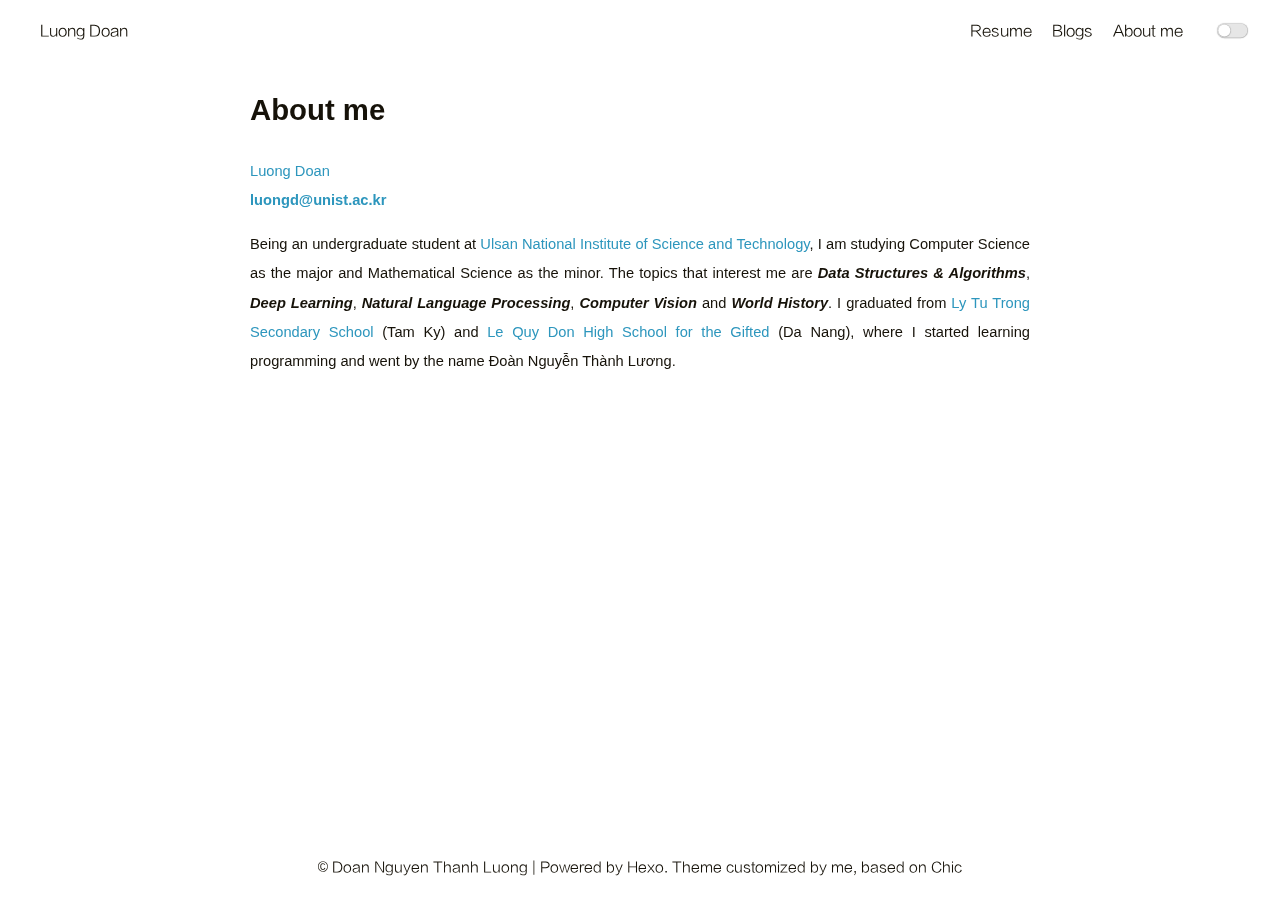
==== about/index.html @ 127fe07e "Site updated: 2020-02-24 00:01:13" ====
<!DOCTYPE html>
<html lang="en">
<head><meta name="generator" content="Hexo 3.9.0">
    <meta charset="UTF-8">
<meta name="viewport" content="width=device-width, user-scalable=no, initial-scale=1.0, maximum-scale=1.0, minimum-scale=1.0">
<meta http-equiv="X-UA-Compatible" content="ie=edge">

    <meta name="description" content="Personal website of Luong Doan">


    <meta name="keywords" content="Luong Doan, Doan Nguyen Thanh Luong, Đoàn Nguyễn Thành Lương, Francis Doan">


<title>About me | Luong Doan</title>



    <link rel="icon" href="/image/favicon.png">




    <!-- stylesheets list from _config.yml -->
    
    <link rel="stylesheet" href="/css/style.css">
    



    <!-- scripts list from _config.yml -->
    
    <script src="/js/script.js"></script>
    
    <script src="/js/tocbot.min.js"></script>
    



    
    
        
    


</head>
<body>
    <div class="wrapper">
        <header>
    <nav class="navbar">
        <div class="container">
            <div class="navbar-header header-logo"><a href="/">Luong Doan</a></div>
            <div class="menu navbar-right">
                
                    <a class="menu-item" href="/luongd_resume.pdf">Resume</a>
                
                    <a class="menu-item" href="/archives">Blogs</a>
                
                    <a class="menu-item" href="/about">About me</a>
                
                <input id="switch_default" type="checkbox" class="switch_default">
                <label for="switch_default" class="toggleBtn"></label>
            </div>

        </div>
    </nav>

    
    <nav class="navbar-mobile" id="nav-mobile">
        <div class="container">
            <div class="navbar-header">
                <div>
                    <a href="/">Luong Doan</a><a id="mobile-toggle-theme">·&nbsp;Light</a>
                </div>
                <div class="menu-toggle" onclick="mobileBtn()">&#9776; Menu</div>
            </div>
            <div class="menu" id="mobile-menu">
                
                    <a class="menu-item" href="/luongd_resume.pdf">Resume</a>
                
                    <a class="menu-item" href="/archives">Blogs</a>
                
                    <a class="menu-item" href="/about">About me</a>
                
            </div>
        </div>
    </nav>

</header>
<script>
    var mobileBtn = function f() {
        var toggleMenu = document.getElementsByClassName("menu-toggle")[0];
        var mobileMenu = document.getElementById("mobile-menu");
        if(toggleMenu.classList.contains("active")){
           toggleMenu.classList.remove("active")
            mobileMenu.classList.remove("active")
        }else{
            toggleMenu.classList.add("active")
            mobileMenu.classList.add("active")
        }
    }
</script>
        <div class="main">
            <div class="container">
    <article class="post-wrap page">
        
        <h2 class="post-title">About me</h2>
        
        <section class="post-content">
            <p><a href="/luongd_resume.pdf">Luong Doan</a><br><a href="mailto:luongd@unist.ac.kr" target="_blank" rel="noopener"><strong>luongd@unist.ac.kr</strong></a></p>
<p>Being an undergraduate student at <a href="https://www.unist.ac.kr/" target="_blank" rel="noopener">Ulsan National Institute of Science and Technology</a>, I am studying Computer Science as the major and Mathematical Science as the minor. The topics that interest me are <strong><em>Data Structures &amp; Algorithms</em></strong>, <strong><em>Deep Learning</em></strong>, <strong><em>Natural Language Processing</em></strong>, <strong><em>Computer Vision</em></strong> and <strong><em>World History</em></strong>. I graduated from <a href="http://lytutrong.pgdtamky.edu.vn/" target="_blank" rel="noopener">Ly Tu Trong Secondary School</a> (Tam Ky) and <a href="http://thpt-lequydon-danang.edu.vn/" target="_blank" rel="noopener">Le Quy Don High School for the Gifted</a> (Da Nang), where I started learning programming and went by the name Đoàn Nguyễn Thành Lương.   </p>
<!-- ![profile picture](/image/profile.jpg) -->
<!-- <img src="/image/profile.jpg" width="240"> -->
        </section>
    </article>
</div>

        </div>
        <footer id="footer" class="footer">
    <div class="copyright">
        <span>© Doan Nguyen Thanh Luong | Powered by <a href="https://hexo.io" target="_blank">Hexo</a>. Theme customized by me, based on <a href="https://github.com/Siricee/hexo-theme-Chic" target="_blank">Chic</a></span>
    </div>
</footer>

    </div>
</body>
</html>
---- css/style.css ----
/* normalize.css v8.0.0 | MIT License | github.com/necolas/normalize.css */
html {
  line-height: 1.15 /* 1 */;
  -webkit-text-size-adjust: 100% /* 2 */;
}
body {
  margin: 0;
}
h1 {
  font-size: 2em;
  margin: 0.67em 0;
}
hr {
  box-sizing: content-box /* 1 */;
  height: 0 /* 1 */;
  overflow: visible /* 2 */;
}
pre {
  font-family: monospace, monospace /* 1 */;
  font-size: 1em /* 2 */;
}
a {
  background-color: transparent;
}
abbr[title] {
  border-bottom: none /* 1 */;
  text-decoration: underline /* 2 */;
  text-decoration: underline dotted /* 2 */;
}
b,
strong {
  font-weight: bolder;
}
code,
kbd,
samp {
  font-family: monospace, monospace /* 1 */;
  font-size: 1em /* 2 */;
}
small {
  font-size: 80%;
}
sub,
sup {
  font-size: 75%;
  line-height: 0;
  position: relative;
  vertical-align: baseline;
}
sub {
  bottom: -0.25em;
}
sup {
  top: -0.5em;
}
img {
  border-style: none;
}
button,
input,
optgroup,
select,
textarea {
  font-family: inherit /* 1 */;
  font-size: 100% /* 1 */;
  line-height: 1.15 /* 1 */;
  margin: 0 /* 2 */;
}
button,
input {
  overflow: visible;
}
button,
select {
  text-transform: none;
}
button,
[type="button"],
[type="reset"],
[type="submit"] {
  -webkit-appearance: button;
}
button::-moz-focus-inner,
[type="button"]::-moz-focus-inner,
[type="reset"]::-moz-focus-inner,
[type="submit"]::-moz-focus-inner {
  border-style: none;
  padding: 0;
}
button:-moz-focusring,
[type="button"]-moz-focusring,
[type="reset"]-moz-focusring,
[type="submit"]-moz-focusring {
  outline: 1px dotted ButtonText;
}
fieldset {
  padding: 0.35em 0.75em 0.625em;
}
legend {
  box-sizing: border-box /* 1 */;
  color: inherit /* 2 */;
  display: table /* 1 */;
  max-width: 100% /* 1 */;
  padding: 0 /* 3 */;
  white-space: normal /* 1 */;
}
progress {
  vertical-align: baseline;
}
textarea {
  overflow: auto;
}
[type="checkbox"],
[type="radio"] {
  box-sizing: border-box /* 1 */;
  padding: 0 /* 2 */;
}
[type="number"]::-webkit-inner-spin-button,
[type="number"]::-webkit-outer-spin-button {
  height: auto;
}
[type="search"] {
  -webkit-appearance: textfield /* 1 */;
  outline-offset: -2px /* 2 */;
}
[type="search"]::-webkit-search-decoration {
  -webkit-appearance: none;
}
::-webkit-file-upload-button {
  -webkit-appearance: button /* 1 */;
  font: inherit /* 2 */;
}
details {
  display: block;
}
summary {
  display: list-item;
}
template {
  display: none;
}
[hidden] {
  display: none;
}
@font-face {
  font-family: 'lanting';
  src: url("../fonts/lanting/lanting.eot"); /* IE9 */
  src: url("../fonts/lanting/lanting.eot?#iefix") format('embedded-opentype'), /* IE6-IE8 */ url("../fonts/lanting/lanting.woff2") format('woff2'), url("../fonts/lanting/lanting.woff") format('woff'), url("../fonts/lanting/lanting.ttf") format('truetype'); /* chrome, firefox, opera, Safari, Android, iOS 4.2+ */
  font-weight: 300;
}
html {
  font-family: 'Microsoft Jhenghei', Lantinghei SC, 'lanting', PingFang SC, Seguo UI, Microsoft Yahei, Arial;
}
html::-webkit-scrollbar {
  width: 8px;
  height: 8px;
}
html::-webkit-scrollbar-thumb {
  height: 40px;
  background-color: #eee;
  border-radius: 16px;
}
html::-webkit-scrollbar-thumb:hover {
  background-color: #ddd;
}
body {
  font-size: 11pt;
  font-weight: normal;
  line-height: 2em;
  background-color: #fff;
  color: #161209;
  transition: color 0.2s ease, border-color 0.2s ease, background 0.2s ease, opacity 0.2s ease;
}
body:before {
  content: "";
  background-repeat: no-repeat;
  background-position: center;
  opacity: 0.05;
  position: fixed;
  top: 0;
  left: 0;
  width: 100%;
  height: 100%;
  z-index: -1;
}
body.dark-theme {
  background-color: #292a2d;
  color: #a9a9b3;
  transition: color 0.2s ease, border-color 0.2s ease, background 0.2s ease, opacity 0.2s ease;
}
a {
  color: #161209;
  text-decoration: none;
  transition: color 0.2s ease, border-color 0.2s ease, background 0.2s ease, opacity 0.2s ease;
  cursor: pointer;
}
a:hover {
  color: #2d96bd;
  text-decoration: none;
  transition: color 0.2s ease, border-color 0.2s ease, background 0.2s ease, opacity 0.2s ease;
}
.dark-theme a {
  color: #a9a9b3;
  text-decoration: none;
  transition: color 0.2s ease, border-color 0.2s ease, background 0.2s ease, opacity 0.2s ease;
}
.dark-theme a:hover {
  color: #fff;
  text-decoration: none;
  transition: color 0.2s ease, border-color 0.2s ease, background 0.2s ease, opacity 0.2s ease;
}
.wrapper {
  display: flex;
  flex-direction: column;
  min-height: 100vh;
  width: 100%;
}
.navbar {
  height: 4rem;
  line-height: 4rem;
  width: 100%;
}
.navbar .container {
  width: auto;
  max-width: 1200px;
  text-align: center;
  margin: 0 auto;
  display: flex;
  justify-content: space-between;
}
.main {
  flex-grow: 1;
  flex-shrink: 0;
  flex-basis: auto;
}
.container {
  padding-left: 1em;
  padding-right: 1em;
}
.footer {
  height: 4rem;
  width: 100%;
  text-align: center;
  line-height: 4rem;
  padding-top: 2em;
}
@charset "utf-8";

/*input css begin*/
*{
    -webkit-tap-highlight-color: rgba(0,0,0,0);
}
/* input[type="checkbox"],input[type="radio"]{
    display: none;
    width: 0;
    height: 0;
    visibility: hidden;
} */
input[type="checkbox"]:checked + label:after{
    transition: all 0.3s ease-in;
}
input[type="checkbox"]:not(:checked) + label:after {
    transition: all 0.3s ease-out;
}
input[type="checkbox"]:checked + label,
input[type="checkbox"]:not(:checked) + label{
    transition: all 0.3s ease-in-out;
}
input[type="checkbox"]:checked + label:before,input[type="checkbox"]:checked + label i:before,input[type="checkbox"]:not(:checked) + label i:before,
input[type="checkbox"]:checked + label i:after,input[type="checkbox"]:not(:checked) + label i:after,input[type="checkbox"]:not(:checked) + label:before{
    transition: all 0.3s ease-in-out;
}
input[type="radio"]:checked + label:after,
input[type="radio"]:not(:checked) + label:after {
    transition: all 0.3s ease-in-out;
}
.switch_default[type="checkbox"]{
    display: none;
}
.switch_default + label{
     background-color: #e6e6e6;
     border-radius:7px;
     cursor: pointer;
     display: inline-block;
     height: 14px;
     position: relative;
     box-shadow: 0.2px 0.2px 1px 0.5px rgb(180,180,180);
     width: 30px;
 }
.switch_default + label:after{
    background-color: #fff;
    border-radius: 50%;
    content: "";
    height: 12px;
    left: 1px;
    position: absolute;
    top: .5px;
    width: 12px;
    box-shadow: 0.2px 0.2px 1px 0.5px rgb(180,180,180);
}
.switch_default:checked + label{
    background-color: #1ABC9C;
    box-shadow:none;
}
.switch_default:checked + label:after{
    left: 17px;
}

/*.switch_default + label{*/
/*    background-color: #e6e6e6;*/
/*    border-radius:12px;*/
/*    cursor: pointer;*/
/*    display: inline-block;*/
/*    height: 24px;*/
/*    position: relative;*/
/*    box-shadow: 0.2px 0.2px 1px 0.5px rgb(180,180,180);*/
/*    width: 52px;*/
/*}*/
/*.switch_default + label:after{*/
/*    background-color: #fff;*/
/*    border-radius: 50%;*/
/*    content: "";*/
/*    height: 22px;*/
/*    left: 1px;*/
/*    position: absolute;*/
/*    top: 1px;*/
/*    width: 22px;*/
/*    box-shadow: 0.2px 0.2px 1px 0.5px rgb(180,180,180);*/
/*}*/
/*.switch_default:checked + label{*/
/*    background-color: #1ABC9C;*/
/*    box-shadow:none;*/
/*}*/
/*.switch_default:checked + label:after{*/
/*    left: 29px;*/
/*}*/
@font-face {font-family: "iconfont";
  src: url('iconfont/iconfont.eot?t=1559842184425'); /* IE9 */
  src: url('iconfont/iconfont.eot?t=1559842184425#iefix') format('embedded-opentype'), /* IE6-IE8 */
  url('[data-uri]') format('woff2'),
  url('iconfont/iconfont.woff?t=1559842184425') format('woff'),
  url('iconfont/iconfont.ttf?t=1559842184425') format('truetype'), /* chrome, firefox, opera, Safari, Android, iOS 4.2+ */
  url('iconfont/iconfont.svg?t=1559842184425#iconfont') format('svg'); /* iOS 4.1- */
}

.iconfont {
  font-family: "iconfont" !important;
  font-size: 16px;
  font-style: normal;
  -webkit-font-smoothing: antialiased;
  -moz-osx-font-smoothing: grayscale;
}

.icon-publish:before {
  content: "\e7b3";
}

.icon-resume:before {
  content: "\e7b5";
}

.icon-trophy:before {
  content: "\e7c4";
}

.icon-category:before {
  content: "\e7d1";
}

.icon-gallary:before {
  content: "\e7d7";
}

.icon-blog:before {
  content: "\e7d8";
}

.icon-rss:before {
  content: "\e7e0";
}

.icon-link:before {
  content: "\e7e2";
}

.icon-tags:before {
  content: "\e7e5";
}

.icon-alipay:before {
  content: "\e87c";
}

.icon-zhihu:before {
  content: "\e87d";
}

.icon-linkedin:before {
  content: "\e87e";
}

.icon-facebook:before {
  content: "\e87f";
}

.icon-skype:before {
  content: "\e880";
}

.icon-codesandbox:before {
  content: "\e881";
}

.icon-codepen:before {
  content: "\e882";
}

.icon-sketch:before {
  content: "\e883";
}

.icon-gitlab:before {
  content: "\e884";
}

.icon-dribbble:before {
  content: "\e885";
}

.icon-instagram:before {
  content: "\e886";
}

.icon-reddit:before {
  content: "\e887";
}

.icon-youtube:before {
  content: "\e888";
}

.icon-qq:before {
  content: "\e889";
}

.icon-twitter:before {
  content: "\e88a";
}

.icon-weibo:before {
  content: "\e88b";
}

.icon-wechat:before {
  content: "\e88c";
}

.icon-github:before {
  content: "\e88d";
}


.header-logo a {
  padding: 0;
}
.navbar .menu a {
  padding: 0 8px;
}
.navbar .menu .active {
  font-weight: 900;
  color: #161209;
}
.dark-theme .navbar .menu .active {
  color: #fff;
}
.navbar-header a:hover,
.navbar .menu a:hover {
  background-color: transparent;
}
header label {
  margin-left: 15px;
  position: relative;
  -webkit-transform: translateY(0.1em) translateX(0.5em);
}
.copyright {
  font-size: 14px;
}
.pagination {
  display: flex;
  flex-direction: row;
  justify-content: center;
  list-style: none;
  white-space: nowrap;
  width: 100%;
  padding-top: 2em;
}
.pagination a,
.pagination span {
  -webkit-font-smoothing: antialiased;
  font-size: 12px;
  color: #bfbfbf;
  letter-spacing: 0.1em;
  font-weight: 700;
  padding: 5px 5px;
  text-decoration: none;
  transition: 0.3s;
}
.pagination .page-number {
  padding-bottom: 3px;
  margin: 0 20px;
  box-sizing: border-box;
  position: relative;
  display: inline;
}
.pagination .page-number.disabled {
  display: none;
}
.pagination .page-number:hover a {
  color: #000;
}
.dark-theme .pagination .page-number:hover a {
  color: #fff;
}
.pagination .page-number:before,
.pagination .page-number:after {
  position: absolute;
  content: "";
  width: 0;
  height: 1px;
  background: #000;
  transition: 0.3s;
  bottom: 0px;
}
.dark-theme .pagination .page-number:before,
.dark-theme .pagination .page-number:after {
  background: #fff;
}
.pagination .page-number:before .current,
.pagination .page-number:after .current {
  width: 100%;
}
.pagination .page-number:before {
  left: 50%;
}
.pagination .page-number:after {
  right: 50%;
}
.pagination .page-number:hover:before,
.pagination .page-number:hover:after {
  width: 50%;
}
.pagination .page-number.current {
  color: #000;
}
.dark-theme .pagination .page-number.current {
  color: #fff;
}
.pagination .page-number.current:before,
.pagination .page-number.current:after {
  width: 60%;
}
.intro {
  transform: translateY(20vh);
  text-align: center;
}
.intro .avatar {
  padding: 10px;
}
.intro .avatar img {
  width: 128px;
  height: auto;
  display: inline-block;
  -webkit-border-radius: 100%;
  border-radius: 100%;
  -webkit-box-shadow: 0 0 0 0.3618em rgba(0,0,0,0.05);
  box-shadow: 0 0 0 0.3618em rgba(0,0,0,0.05);
  margin: 0 auto;
  -webkit-transition: all ease 0.4s;
  -moz-transition: all ease 0.4s;
  -o-transition: all ease 0.4s;
  transition: all ease 0.4s;
  cursor: pointer;
}
.intro .avatar img:hover {
  position: relative;
  -webkit-transform: translateY(-0.75em);
  -moz-transform: translateY(-0.75em);
  -ms-transform: translateY(-0.75em);
  -o-transform: translateY(-0.75em);
  transform: translateY(-0.75em);
  cursor: pointer;
}
.nickname {
  font-size: 2em;
  font-weight: normal;
}
.links a {
  padding: 0 5px;
}
.links a:hover {
  background-color: transparent;
}
.links .iconfont {
  font-size: 2em;
}
.post-wrap {
  position: relative;
  width: 100%;
  max-width: 780px;
  margin: 0 auto;
  padding-top: 2rem;
}
.post-wrap .archive-item {
  margin-left: 2rem;
}
.archive-item-link {
  font-family: Arial;
  display: inline-block;
  text-decoration: none;
  overflow: hidden;
  white-space: nowrap;
}
.archive-item-link:hover {
  color: #2d96bd;
  background-color: transparent;
}
.dark-theme .archive-item-link {
  color: #a9a9b3;
  text-decoration: none;
  transition: color 0.2s ease, border-color 0.2s ease, background 0.2s ease, opacity 0.2s ease;
}
.dark-theme .archive-item-link:hover {
  color: #fff;
  text-decoration: none;
  transition: color 0.2s ease, border-color 0.2s ease, background 0.2s ease, opacity 0.2s ease;
}
.archive-item-date {
  float: right;
  text-align: right;
  color: #a9a9b3;
}
.dark-theme .archive-item-date {
  color: #87878d;
}
.post-wrap .categories-card {
  margin: 0 auto;
  margin-top: 1em;
  display: flex;
  align-items: center;
  justify-content: space-between;
  flex-direction: row;
  flex-wrap: wrap;
  padding: 0 2.5em;
  line-height: 1.6em;
}
.post-wrap .categories-card .card-item {
  font-size: 14px;
  text-align: left;
  width: 45%;
  display: flex;
  align-items: flex-start;
  margin-top: 2em;
  min-height: 16em;
  padding: 0 2%;
  position: relative;
}
.post-wrap .categories-card .card-item .categories {
  overflow: hidden;
}
.categories h3 {
  display: inline-block;
}
.categories span {
  float: right;
  padding-right: 1em;
}
.categories .more-post-link {
  float: right;
}
.tag-cloud-tags {
  margin: 10px 0;
  padding-top: 2em;
}
.tag-cloud-tags a {
  display: inline-block;
  position: relative;
  margin: 5px 10px;
  word-wrap: break-word;
  transition-duration: 0.3s;
  transition-property: transform;
  transition-timing-function: ease-out;
}
.tag-cloud-tags a:active,
.tag-cloud-tags a:focus,
.tag-cloud-tags a:hover {
  color: #2d96bd;
  transform: scale(1.1);
}
.dark-theme .tag-cloud-tags a:active,
.dark-theme .tag-cloud-tags a:focus,
.dark-theme .tag-cloud-tags a:hover {
  color: #fff;
}
.tag-cloud-tags a small {
  margin: 0 0.3em;
  color: #a9a9b3;
}
.dark-theme .tag-cloud-tags a small {
  color: #fff;
}
.page {
  padding-top: 0;
}
.page .post-content {
  margin: 0;
  padding-top: 0;
}
.post-wrap p {
  font-size: 1em;
  margin: 1em 0 1em 0;
}
.post-wrap .post-header h1 {
  margin: 0 !important;
}
.post-wrap .post-title {
  font-size: 2em;
  line-height: 1.5em;
  font-family: Arial;
}
.post-wrap .post-meta {
  color: rgba(85,85,85,0.529) !important;
}
.dark-theme .post-wrap .post-meta {
  color: #87878d !important;
}
.post-wrap .post-meta a {
  color: #2d96bd;
}
.dark-theme .post-wrap .post-meta a {
  color: #eee;
}
.post-wrap .post-meta a:hover {
  color: #ef3982;
}
.dark-theme .post-wrap .post-meta a:hover {
  color: #fff;
}
.post-content {
  padding-top: 2rem;
  text-align: justify;
  font-family: Arial;
}
.post-content h2,
.post-content h3,
.post-content h4,
.post-content h5,
.post-content h6 {
  padding-top: 0.8em;
  padding-bottom: 0.3em;
}
.post-content h1::before {
  content: "#";
  margin-right: 5px;
  color: #2d96bd;
}
.dark-theme .post-content h1::before {
  color: #eee;
}
.post-content h2::before {
  content: "#";
  margin-right: 5px;
  color: #2d96bd;
}
.dark-theme .post-content h2::before {
  color: #eee;
}
.post-content h3::before {
  content: "|";
  margin-right: 5px;
  color: #2d96bd;
}
.dark-theme .post-content h3::before {
  color: #eee;
}
.post-content h4::before {
  content: "*";
  margin-right: 5px;
  color: #2d96bd;
}
.dark-theme .post-content h4::before {
  color: #eee;
}
.post-content a {
  color: #2d96bd;
}
.dark-theme .post-content a {
  color: #eee;
}
.post-content a:hover {
  color: #ef3982;
}
.dark-theme .post-content a:hover:hover {
  color: #fff;
  text-decoration: underline;
}
.post-content code,
.post-content pre {
  padding: 7px;
  font-size: 13px;
  font-family: Consolas, Monaco, Menlo, Consolas, monospace;
}
.post-content code {
  padding: 3px 5px;
  border-radius: 4px;
}
.post-content figure.highlight {
  margin: 1em 0;
  overflow-x: auto;
  position: relative;
}
.post-content figure.highlight::-webkit-scrollbar {
  width: 6px;
  height: 6px;
}
.post-content figure.highlight::-webkit-scrollbar-thumb {
  width: 6px;
  background-color: #eee;
  border-radius: 2px;
}
.post-content figure.highlight table {
  position: relative;
}
.post-content figure.highlight table,
.post-content figure.highlight tr,
.post-content figure.highlight td {
  margin: 0;
  padding: 0;
  border: 0;
  width: 100%;
  border-collapse: collapse;
}
.post-content figure.highlight .code pre {
  margin: 0 10px;
}
.post-content figure.highlight .gutter {
  width: 10px;
  color: #d0d0d0;
}
.post-content figure.highlight .gutter pre {
  margin: 0;
}
.post-content ul {
  padding-left: 2em;
}
.post-content table {
  max-width: 100%;
  margin: 10px 0;
  border-spacing: 0;
}
.post-content table thead {
  background: #bce1ef;
}
.dark-theme .post-content table thead {
  background: #626262;
}
.post-content table th,
.post-content table td {
  padding: 5px 15px;
  border: 0.5px solid #e8e8e8;
}
.post-content .image-caption:not(:empty) {
  min-width: 20%;
  max-width: 80%;
  display: inline-block;
  padding: 10px;
  margin: 0 auto;
  border-bottom: 1px solid #d9d9d9;
  font-size: 14px;
  color: #969696;
  line-height: 1.7;
}
.post-content img {
  display: block;
  max-width: 100%;
  height: auto;
  margin: 0 auto;
  overflow: hidden;
}
.post-content img[data-action="zoom"] {
  cursor: zoom-in;
}
.post-content blockquote {
  font-size: 1rem;
  display: block;
  margin: 1em 0;
  padding: 1em 1.2em 1em 1.2em;
  position: relative;
  color: rgba(52,73,94,0.8);
  background-color: #e9f5fa;
  border-left: 2px solid #2d96bd;
}
.post-content blockquote p {
  margin: 0;
}
.post-content blockquote footer strong {
  margin-right: 0.5em;
}
.dark-theme .post-content blockquote {
  color: #a9a9b3;
  background-color: #3e3e3e;
  border-left: 2px solid #dcdcdc;
}
.post-content blockquote.pullquote {
  background-color: transparent;
  max-width: 45%;
  border: 0;
}
.post-content blockquote.pullquote.left {
  float: left;
  text-align: left;
}
.post-content blockquote.pullquote.right {
  float: right;
  text-align: right;
}
.post-copyright {
  margin-top: 5rem;
  border-top: 1px solid #e8e8e8;
  border-bottom: 1px solid #e8e8e8;
}
.post-copyright a {
  color: #2d96bd;
}
.dark-theme .post-copyright a {
  color: #eee;
}
.post-copyright a:hover {
  color: #ef3982;
}
.dark-theme .post-copyright a:hover {
  color: #fff;
}
.post-copyright .copyright-item {
  margin: 5px 0;
}
.post-copyright .lincese {
  font-weight: bold;
}
.dark-theme .post-copyright {
  border-top: 1px solid #909196;
  border-bottom: 1px solid #909196;
}
.post-content code,
.post-content pre {
  padding: 7px;
  font-size: 13px;
  font-family: Consolas, Monaco, Menlo, Consolas, monospace;
}
.post-content code {
  padding: 3px 5px;
  border-radius: 4px;
  color: #c7254e;
  background: #f8f5ec;
}
.dark-theme .post-content code {
  color: #fffe28;
  background: #787575;
}
.post-content figure.highlight {
  margin: 1em 0;
  overflow-x: auto;
  position: relative;
}
.post-content figure.highlight::-webkit-scrollbar {
  width: 6px;
  height: 6px;
}
.post-content figure.highlight::-webkit-scrollbar-thumb {
  width: 6px;
  background-color: #eee;
  border-radius: 2px;
}
.post-content figure.highlight figcaption {
  padding: 0 0.5em;
  text-align: right;
  font-size: 13px;
}
.post-content figure.highlight figcaption span {
  margin: 0 0.5em;
}
.post-content figure.highlight table {
  position: relative;
}
.post-content figure.highlight table,
.post-content figure.highlight tr,
.post-content figure.highlight td {
  margin: 0;
  padding: 0;
  border: 0;
  width: 100%;
  border-collapse: collapse;
}
.post-content figure.highlight .code pre {
  margin: 0 10px;
}
.post-content figure.highlight .gutter {
  width: 10px;
  color: #d0d0d0;
}
.post-content figure.highlight .gutter pre {
  margin: 0;
}
.post-tags {
  padding: 1rem 0 1rem;
  display: flex;
  justify-content: space-between;
}
.post-nav:before,
.post-nav:after {
  content: " ";
  display: table;
}
.post-nav a.prev,
.post-nav a.next {
  font-weight: 600;
  font-size: 16px;
  transition-property: transform;
  transition-timing-function: ease-out;
  transition-duration: 0.3s;
}
.post-nav a.prev {
  float: left;
}
.post-nav a.prev::before {
  content: "<";
  margin-right: 0.5em;
}
.post-nav a.prev:hover {
  transform: translateX(-4px);
}
.post-nav a.next {
  float: right;
}
.post-nav a.next::after {
  content: ">";
  margin-left: 0.5em;
}
.post-nav a.next:hover {
  transform: translateX(4px);
}
.post-nav a.prev::before,
.post-nav a.next::after {
  font-weight: bold;
}
.tag:not(:last-child) a::after {
  content: " / ";
}
.post-toc {
  position: fixed;
  top: 95px;
  right: 2em;
  width: 15rem;
  font-size: 0.75rem;
}
.post-toc .tocbot-list {
  max-height: 450px;
  max-width: 250px;
  overflow: auto;
  position: relative;
  padding-right: 0.875rem;
}
.post-toc .tocbot-list::-webkit-scrollbar {
  width: 6px;
  height: 6px;
}
.post-toc .tocbot-list::-webkit-scrollbar-thumb {
  width: 6px;
  background-color: #eee;
  border-radius: 2px;
}
.post-toc .tocbot-list ul {
  list-style: none;
  position: inherit;
  overflow: hidden;
}
.post-toc .tocbot-list ul li {
  margin-left: 0.25rem;
}
.post-toc .toc-link::before {
  background-color: #fff;
}
.post-toc .is-active-link::before {
  background-color: #2d96bd;
}
.post-toc .tocbot-list-menu {
  margin: 1rem 0.75rem;
  font-size: 0.75rem;
}
.post-toc .tocbot-list-menu a {
  display: block;
  margin: 0.375rem 0;
  color: #999;
  cursor: pointer;
}
.post-toc .tocbot-list-menu a:hover {
  color: #808080;
}
.toc{overflow-y:auto}.toc>.toc-list{overflow:hidden;position:relative}.toc>.toc-list li{list-style:none}.toc-list{margin:0;padding-left:10px}a.toc-link{color:currentColor;height:100%}.is-collapsible{max-height:1000px;overflow:hidden;transition:all 300ms ease-in-out}.is-collapsed{max-height:0}.is-position-fixed{position:fixed !important;top:0}.is-active-link{font-weight:700}.toc-link::before{background-color:#EEE;content:' ';display:inline-block;height:inherit;left:0;margin-top:-1px;position:absolute;width:2px}.is-active-link::before{background-color:#54BC4B}

@media screen and (max-width: 479px) {
  .main {
    padding-top: 40pt;
  }
  .navbar {
    display: none;
  }
  .navbar-mobile {
    display: block !important;
    position: fixed;
    width: 100%;
    z-index: 100;
    transition: all 0.6s ease 0s;
  }
  .navbar-mobile .container {
    padding: 0;
    margin: 0;
    line-height: 5.5em;
    background: #fff;
  }
  .navbar-mobile .container .navbar-header {
    display: flex;
    justify-content: space-between;
    align-items: center;
    width: 100%;
    padding-right: 1em;
    padding-left: 1em;
    box-sizing: border-box;
    position: relative;
  }
  .navbar-mobile .container .navbar-header .menu-toggle {
    cursor: pointer;
    line-height: 5.5em;
    padding: auto 2em;
  }
  .navbar-mobile .container .navbar-header .menu-toggle span {
    display: block;
    background: #000;
    width: 36px;
    height: 2px;
    -webkit-border-radius: 3px;
    -moz-border-radius: 3px;
    border-radius: 3px;
    -webkit-transition: 0.25s margin 0.25s, 0.25s transform;
    -moz-transition: 0.25s margin 0.25s, 0.25s transform;
    transition: 0.25s margin 0.25s, 0.25s transform;
  }
  .dark-theme .navbar-mobile .container .navbar-header .menu-toggle span {
    background: #a9a9b3;
  }
  .navbar-mobile .container .navbar-header .menu-toggle span:nth-child(1) {
    margin-bottom: 8px;
  }
  .navbar-mobile .container .navbar-header .menu-toggle span:nth-child(3) {
    margin-top: 8px;
  }
  .navbar-mobile .container .navbar-header .menu-toggle.active span {
    -webkit-transition: 0.25s margin, 0.25s transform 0.25s;
    -moz-transition: 0.25s margin, 0.25s transform 0.25s;
    transition: 0.25s margin, 0.25s transform 0.25s;
  }
  .navbar-mobile .container .navbar-header .menu-toggle.active span:nth-child(1) {
    -moz-transform: rotate(45deg) translate(4px, 6px);
    -ms-transform: rotate(45deg) translate(4px, 6px);
    -webkit-transform: rotate(45deg) translate(4px, 6px);
    transform: rotate(45deg) translate(4px, 6px);
  }
  .navbar-mobile .container .navbar-header .menu-toggle.active span:nth-child(2) {
    opacity: 0;
  }
  .navbar-mobile .container .navbar-header .menu-toggle.active span:nth-child(3) {
    -moz-transform: rotate(-45deg) translate(8px, -10px);
    -ms-transform: rotate(-45deg) translate(8px, -10px);
    -webkit-transform: rotate(-45deg) translate(8px, -10px);
    transform: rotate(-45deg) translate(8px, -10px);
  }
  .navbar-mobile .container .menu {
    text-align: center;
    background: #fff;
    border-top: 1px solid #000;
    padding-top: 1em;
    padding-bottom: 1em;
    display: none;
    box-shadow: 0px 2px 4px rgba(0,0,0,0.1), 0px 4px 8px rgba(0,0,0,0.1);
  }
  .navbar-mobile .container .menu a {
    display: inline-block;
    margin: 0 1em;
    line-height: 2.5em;
  }
  .navbar-mobile .container .menu.active {
    display: block;
    white-space: nowrap;
    box-sizing: border-box;
    overflow-x: auto;
  }
  .dark-theme .navbar-mobile .container .menu {
    background: #292a2d;
    border-top: 2px solid #87878d;
  }
  .dark-theme .navbar-mobile .container {
    background: #292a2d !important;
  }
  .archive {
    width: 90%;
  }
  .archive .archive-item .archive-item-date {
    display: none;
  }
  #dynamic-to-top {
    display: none !important;
  }
  .footer {
    height: 3rem;
    width: 100%;
    text-align: center;
    line-height: 1.5rem;
    padding-top: 2em;
  }
  .post-warp {
    padding-top: 6em;
  }
  .post-warp .archive-item-date {
    display: none;
  }
  .categories .categories-card .card-item {
    width: 100%;
    display: flex;
    min-height: 0;
  }
  .categories .categories-card .card-item .categories {
    overflow: hidden;
  }
}
@media screen and (max-width: 1023px) {
  .navbar-mobile {
    display: none;
  }
}
@media screen and (min-width: 1024px) {
  .navbar-mobile {
    display: none;
  }
}
@media screen and (max-width: 1279px) {
  .post-toc {
    display: none;
  }
}
.highlight {
  color: #00193a;
  background: #eaeef3;
}
.highlight .code .keyword,
.highlight .code .selector-tag,
.highlight .code .title,
.highlight .code .section,
.highlight .code .doctag,
.highlight .code .name,
.highlight .code .strong {
  font-weight: bold;
}
.highlight .code .comment {
  color: #738191;
}
.highlight .code .string,
.highlight .code .title,
.highlight .code .section,
.highlight .code .built_in,
.highlight .code .literal,
.highlight .code .type,
.highlight .code .addition,
.highlight .code .tag,
.highlight .code .quote,
.highlight .code .name,
.highlight .code .selector-id,
.highlight .code .selector-class {
  color: #0048ab;
}
.highlight .code .meta,
.highlight .code .subst,
.highlight .code .symbol,
.highlight .code .regexp,
.highlight .code .attribute,
.highlight .code .deletion,
.highlight .code .variable,
.highlight .code .template-variable,
.highlight .code .link,
.highlight .code .bullet {
  color: #4c81c9;
}
.highlight .code .emphasis {
  font-style: italic;
}
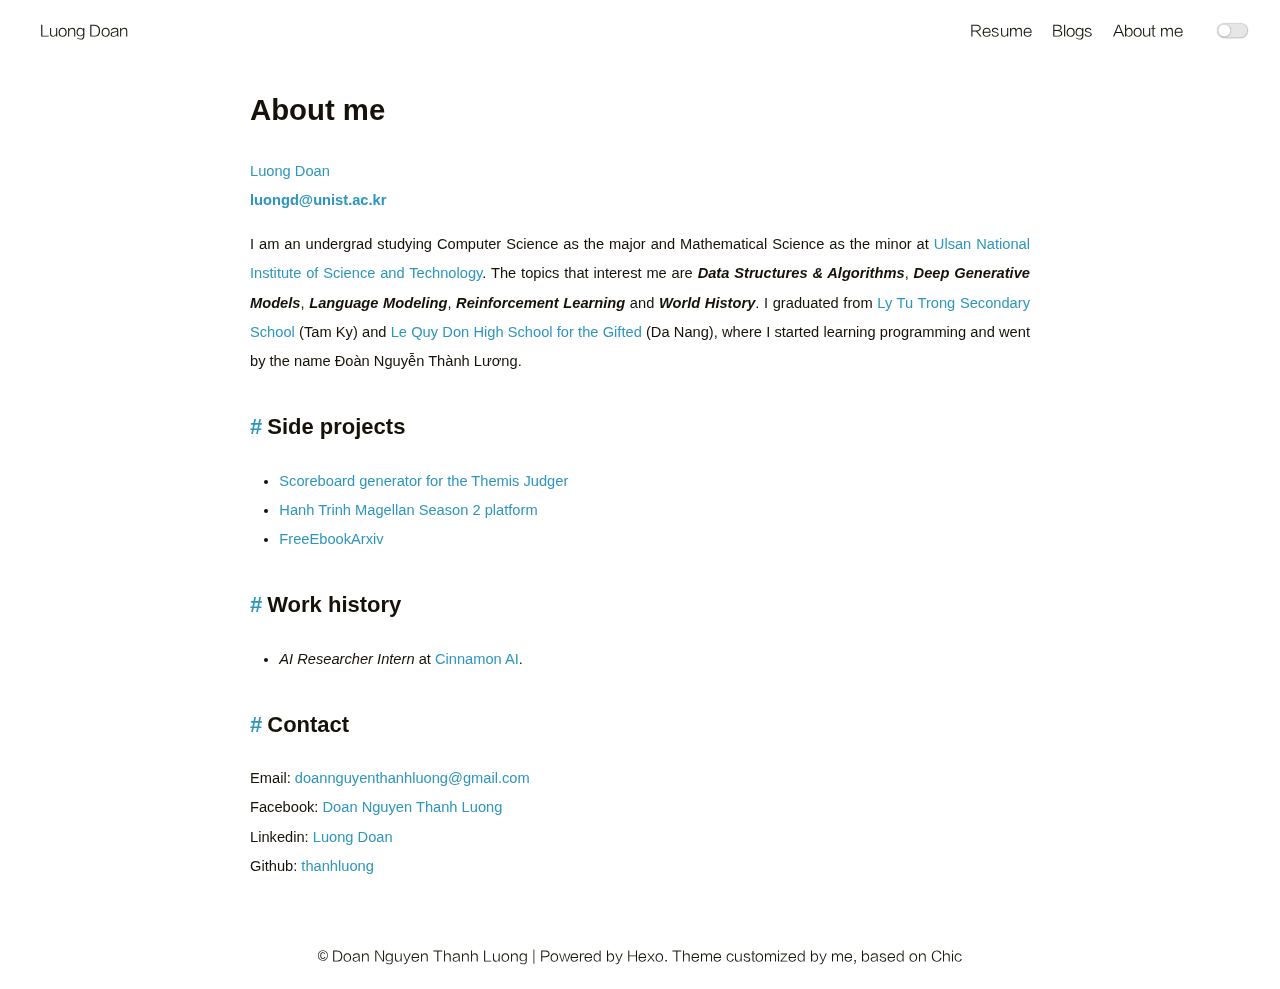
==== commit f1fe968c: "Site updated: 2020-02-24 01:57:39" ====
--- a/about/index.html
+++ b/about/index.html
@@ -106,8 +106,17 @@
         <h2 class="post-title">About me</h2>
         
         <section class="post-content">
-            <p><a href="/luongd_resume.pdf">Luong Doan</a><br><a href="mailto:luongd@unist.ac.kr" target="_blank" rel="noopener"><strong>luongd@unist.ac.kr</strong></a></p>
-<p>Being an undergraduate student at <a href="https://www.unist.ac.kr/" target="_blank" rel="noopener">Ulsan National Institute of Science and Technology</a>, I am studying Computer Science as the major and Mathematical Science as the minor. The topics that interest me are <strong><em>Data Structures &amp; Algorithms</em></strong>, <strong><em>Deep Learning</em></strong>, <strong><em>Natural Language Processing</em></strong>, <strong><em>Computer Vision</em></strong> and <strong><em>World History</em></strong>. I graduated from <a href="http://lytutrong.pgdtamky.edu.vn/" target="_blank" rel="noopener">Ly Tu Trong Secondary School</a> (Tam Ky) and <a href="http://thpt-lequydon-danang.edu.vn/" target="_blank" rel="noopener">Le Quy Don High School for the Gifted</a> (Da Nang), where I started learning programming and went by the name Đoàn Nguyễn Thành Lương.   </p>
+            <p><a href="/luongd_resume.pdf">Luong Doan</a><br><strong><a href="mailto:luongd@unist.ac.kr" target="_blank" rel="noopener">luongd@unist.ac.kr</a></strong></p>
+<p>I am an undergrad studying Computer Science as the major and Mathematical Science as the minor at <a href="https://www.unist.ac.kr/" target="_blank" rel="noopener">Ulsan National Institute of Science and Technology</a>. The topics that interest me are <strong><em>Data Structures &amp; Algorithms</em></strong>, <strong><em>Deep Generative Models</em></strong>, <strong><em>Language Modeling</em></strong>, <strong><em>Reinforcement Learning</em></strong> and <strong><em>World History</em></strong>. I graduated from <a href="http://lytutrong.pgdtamky.edu.vn/" target="_blank" rel="noopener">Ly Tu Trong Secondary School</a> (Tam Ky) and <a href="http://thpt-lequydon-danang.edu.vn/" target="_blank" rel="noopener">Le Quy Don High School for the Gifted</a> (Da Nang), where I started learning programming and went by the name Đoàn Nguyễn Thành Lương. </p>
+<h2 id="Side-projects"><a href="#Side-projects" class="headerlink" title="Side projects"></a>Side projects</h2><ul>
+<li><a href="https://github.com/thanhluong/ThemisRanking" target="_blank" rel="noopener">Scoreboard generator for the Themis Judger</a></li>
+<li><a href="https://github.com/dletk/HTM_Season2" target="_blank" rel="noopener">Hanh Trinh Magellan Season 2 platform</a></li>
+<li><a href="/bookarxiv">FreeEbookArxiv</a></li>
+</ul>
+<h2 id="Work-history"><a href="#Work-history" class="headerlink" title="Work history"></a>Work history</h2><ul>
+<li><em>AI Researcher Intern</em> at <a href="https://cinnamon.is/" target="_blank" rel="noopener">Cinnamon AI</a>. </li>
+</ul>
+<h2 id="Contact"><a href="#Contact" class="headerlink" title="Contact"></a>Contact</h2><p>Email: <a href="mailto:doannguyenthanhluong@gmail.com" target="_blank" rel="noopener">doannguyenthanhluong@gmail.com</a><br>Facebook: <a href="https://facebook.com/DoanNguyenThanhLuong" target="_blank" rel="noopener">Doan Nguyen Thanh Luong</a><br>Linkedin: <a href="https://www.linkedin.com/in/luongntdoan/" target="_blank" rel="noopener">Luong Doan</a><br>Github: <a href="https://github.com/thanhluong" target="_blank" rel="noopener">thanhluong</a>  </p>
 <!-- ![profile picture](/image/profile.jpg) -->
 <!-- <img src="/image/profile.jpg" width="240"> -->
         </section>
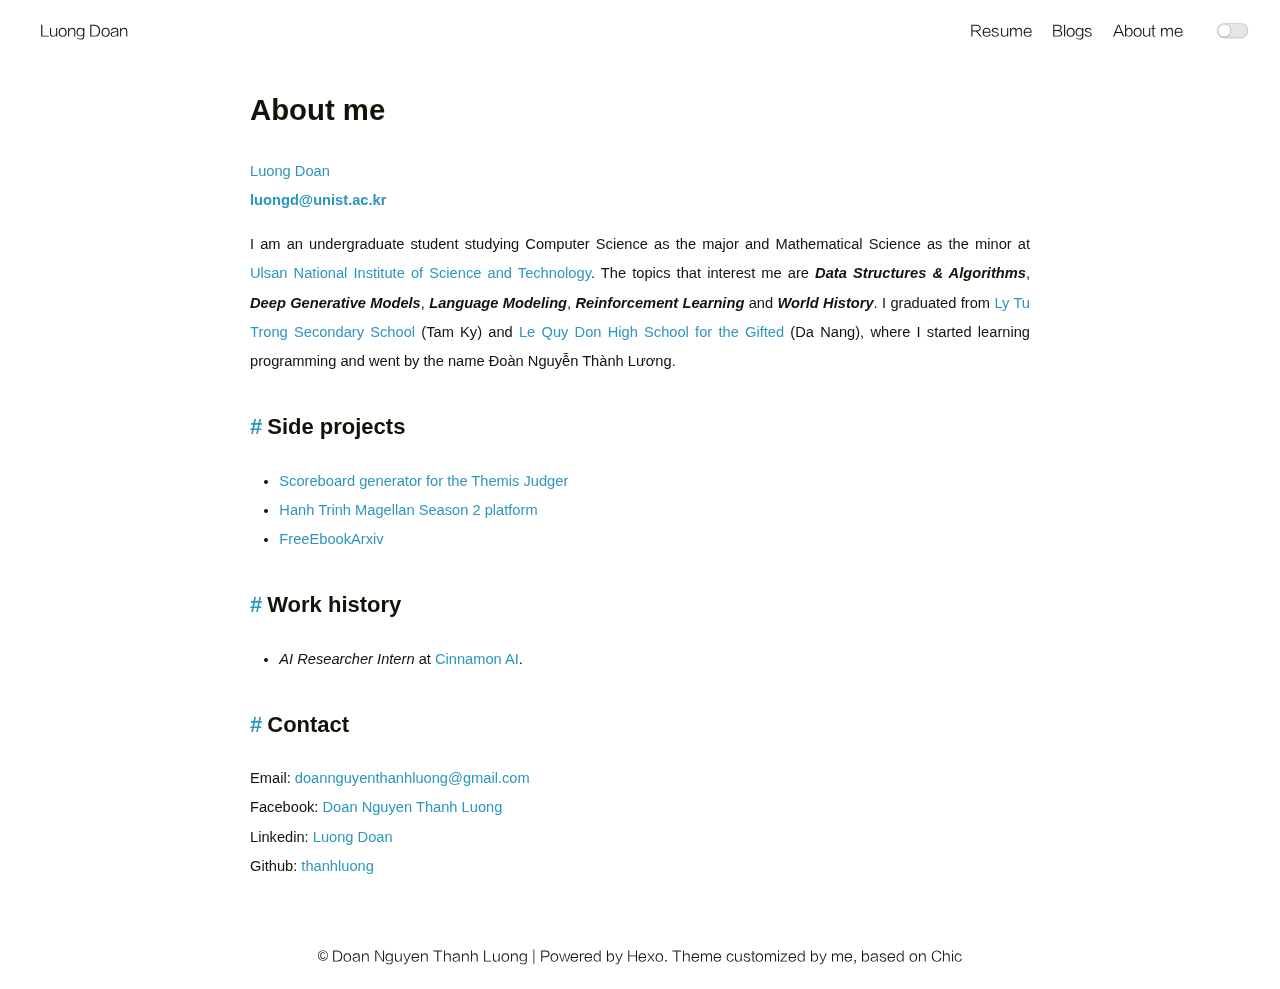
==== commit d1439ad4: "Site updated: 2020-02-24 02:01:41" ====
--- a/about/index.html
+++ b/about/index.html
@@ -107,7 +107,7 @@
         
         <section class="post-content">
             <p><a href="/luongd_resume.pdf">Luong Doan</a><br><strong><a href="mailto:luongd@unist.ac.kr" target="_blank" rel="noopener">luongd@unist.ac.kr</a></strong></p>
-<p>I am an undergrad studying Computer Science as the major and Mathematical Science as the minor at <a href="https://www.unist.ac.kr/" target="_blank" rel="noopener">Ulsan National Institute of Science and Technology</a>. The topics that interest me are <strong><em>Data Structures &amp; Algorithms</em></strong>, <strong><em>Deep Generative Models</em></strong>, <strong><em>Language Modeling</em></strong>, <strong><em>Reinforcement Learning</em></strong> and <strong><em>World History</em></strong>. I graduated from <a href="http://lytutrong.pgdtamky.edu.vn/" target="_blank" rel="noopener">Ly Tu Trong Secondary School</a> (Tam Ky) and <a href="http://thpt-lequydon-danang.edu.vn/" target="_blank" rel="noopener">Le Quy Don High School for the Gifted</a> (Da Nang), where I started learning programming and went by the name Đoàn Nguyễn Thành Lương. </p>
+<p>I am an undergraduate student studying Computer Science as the major and Mathematical Science as the minor at <a href="https://www.unist.ac.kr/" target="_blank" rel="noopener">Ulsan National Institute of Science and Technology</a>. The topics that interest me are <strong><em>Data Structures &amp; Algorithms</em></strong>, <strong><em>Deep Generative Models</em></strong>, <strong><em>Language Modeling</em></strong>, <strong><em>Reinforcement Learning</em></strong> and <strong><em>World History</em></strong>. I graduated from <a href="http://lytutrong.pgdtamky.edu.vn/" target="_blank" rel="noopener">Ly Tu Trong Secondary School</a> (Tam Ky) and <a href="http://thpt-lequydon-danang.edu.vn/" target="_blank" rel="noopener">Le Quy Don High School for the Gifted</a> (Da Nang), where I started learning programming and went by the name Đoàn Nguyễn Thành Lương. </p>
 <h2 id="Side-projects"><a href="#Side-projects" class="headerlink" title="Side projects"></a>Side projects</h2><ul>
 <li><a href="https://github.com/thanhluong/ThemisRanking" target="_blank" rel="noopener">Scoreboard generator for the Themis Judger</a></li>
 <li><a href="https://github.com/dletk/HTM_Season2" target="_blank" rel="noopener">Hanh Trinh Magellan Season 2 platform</a></li>
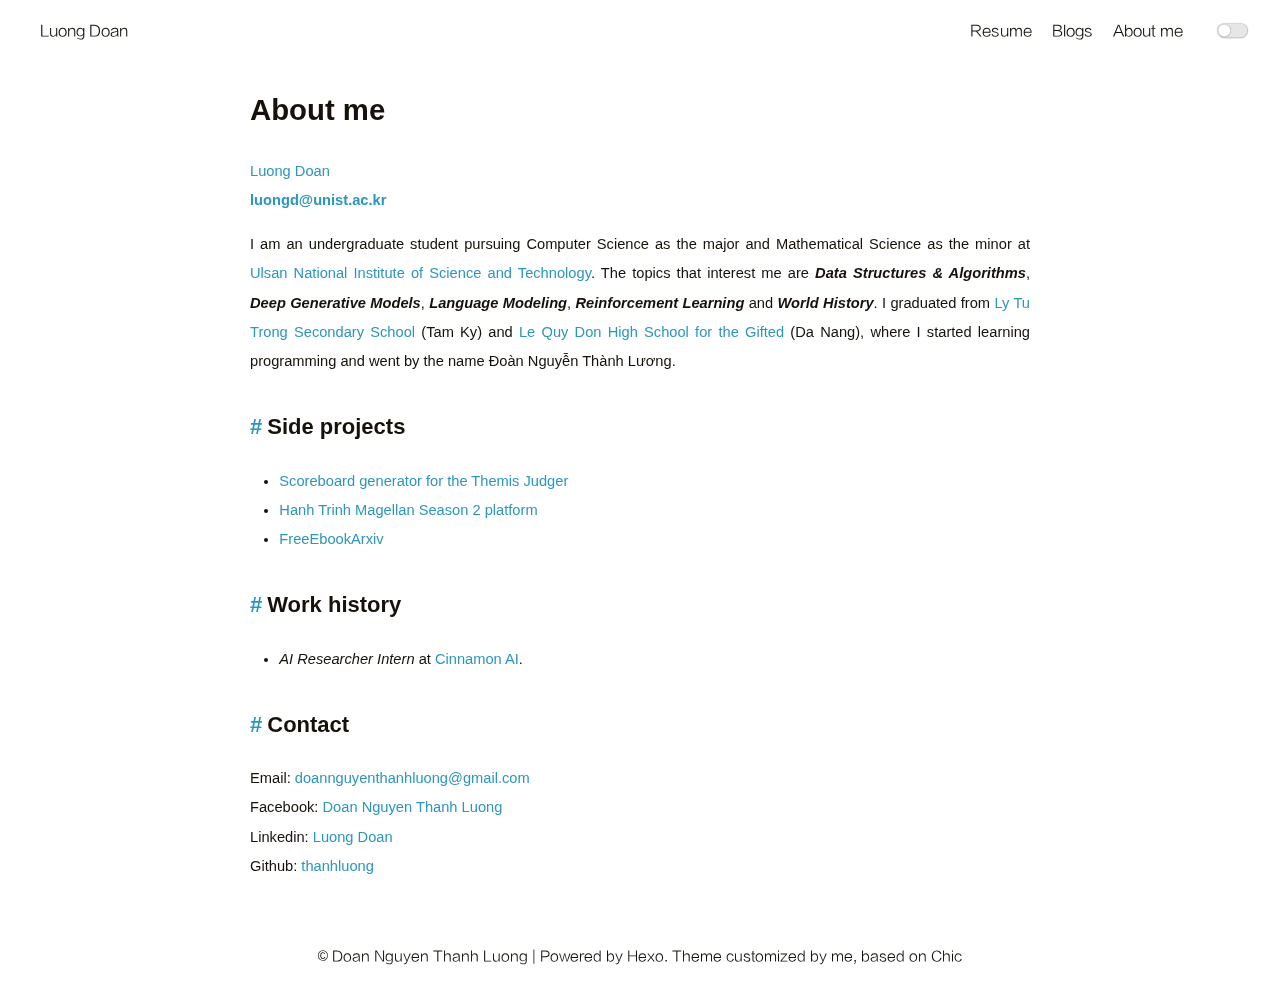
==== commit 6d6f2bb4: "Site updated: 2020-02-24 02:02:34" ====
--- a/about/index.html
+++ b/about/index.html
@@ -107,7 +107,7 @@
         
         <section class="post-content">
             <p><a href="/luongd_resume.pdf">Luong Doan</a><br><strong><a href="mailto:luongd@unist.ac.kr" target="_blank" rel="noopener">luongd@unist.ac.kr</a></strong></p>
-<p>I am an undergraduate student studying Computer Science as the major and Mathematical Science as the minor at <a href="https://www.unist.ac.kr/" target="_blank" rel="noopener">Ulsan National Institute of Science and Technology</a>. The topics that interest me are <strong><em>Data Structures &amp; Algorithms</em></strong>, <strong><em>Deep Generative Models</em></strong>, <strong><em>Language Modeling</em></strong>, <strong><em>Reinforcement Learning</em></strong> and <strong><em>World History</em></strong>. I graduated from <a href="http://lytutrong.pgdtamky.edu.vn/" target="_blank" rel="noopener">Ly Tu Trong Secondary School</a> (Tam Ky) and <a href="http://thpt-lequydon-danang.edu.vn/" target="_blank" rel="noopener">Le Quy Don High School for the Gifted</a> (Da Nang), where I started learning programming and went by the name Đoàn Nguyễn Thành Lương. </p>
+<p>I am an undergraduate student pursuing Computer Science as the major and Mathematical Science as the minor at <a href="https://www.unist.ac.kr/" target="_blank" rel="noopener">Ulsan National Institute of Science and Technology</a>. The topics that interest me are <strong><em>Data Structures &amp; Algorithms</em></strong>, <strong><em>Deep Generative Models</em></strong>, <strong><em>Language Modeling</em></strong>, <strong><em>Reinforcement Learning</em></strong> and <strong><em>World History</em></strong>. I graduated from <a href="http://lytutrong.pgdtamky.edu.vn/" target="_blank" rel="noopener">Ly Tu Trong Secondary School</a> (Tam Ky) and <a href="http://thpt-lequydon-danang.edu.vn/" target="_blank" rel="noopener">Le Quy Don High School for the Gifted</a> (Da Nang), where I started learning programming and went by the name Đoàn Nguyễn Thành Lương. </p>
 <h2 id="Side-projects"><a href="#Side-projects" class="headerlink" title="Side projects"></a>Side projects</h2><ul>
 <li><a href="https://github.com/thanhluong/ThemisRanking" target="_blank" rel="noopener">Scoreboard generator for the Themis Judger</a></li>
 <li><a href="https://github.com/dletk/HTM_Season2" target="_blank" rel="noopener">Hanh Trinh Magellan Season 2 platform</a></li>
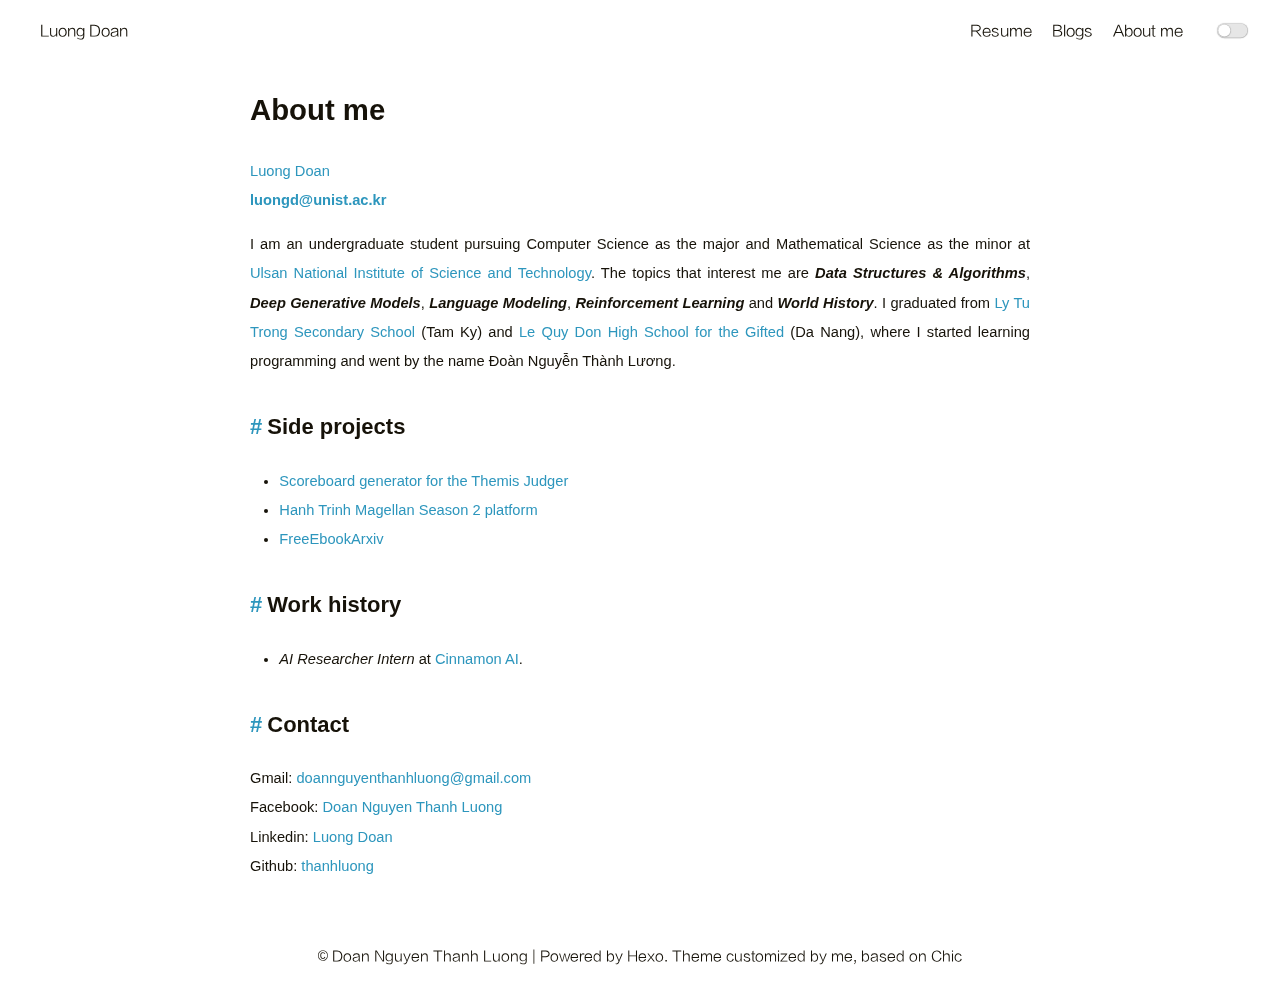
==== commit 096588f5: "Site updated: 2020-02-24 02:04:04" ====
--- a/about/index.html
+++ b/about/index.html
@@ -116,7 +116,7 @@
 <h2 id="Work-history"><a href="#Work-history" class="headerlink" title="Work history"></a>Work history</h2><ul>
 <li><em>AI Researcher Intern</em> at <a href="https://cinnamon.is/" target="_blank" rel="noopener">Cinnamon AI</a>. </li>
 </ul>
-<h2 id="Contact"><a href="#Contact" class="headerlink" title="Contact"></a>Contact</h2><p>Email: <a href="mailto:doannguyenthanhluong@gmail.com" target="_blank" rel="noopener">doannguyenthanhluong@gmail.com</a><br>Facebook: <a href="https://facebook.com/DoanNguyenThanhLuong" target="_blank" rel="noopener">Doan Nguyen Thanh Luong</a><br>Linkedin: <a href="https://www.linkedin.com/in/luongntdoan/" target="_blank" rel="noopener">Luong Doan</a><br>Github: <a href="https://github.com/thanhluong" target="_blank" rel="noopener">thanhluong</a>  </p>
+<h2 id="Contact"><a href="#Contact" class="headerlink" title="Contact"></a>Contact</h2><p>Gmail: <a href="mailto:doannguyenthanhluong@gmail.com" target="_blank" rel="noopener">doannguyenthanhluong@gmail.com</a><br>Facebook: <a href="https://facebook.com/DoanNguyenThanhLuong" target="_blank" rel="noopener">Doan Nguyen Thanh Luong</a><br>Linkedin: <a href="https://www.linkedin.com/in/luongntdoan/" target="_blank" rel="noopener">Luong Doan</a><br>Github: <a href="https://github.com/thanhluong" target="_blank" rel="noopener">thanhluong</a>  </p>
 <!-- ![profile picture](/image/profile.jpg) -->
 <!-- <img src="/image/profile.jpg" width="240"> -->
         </section>
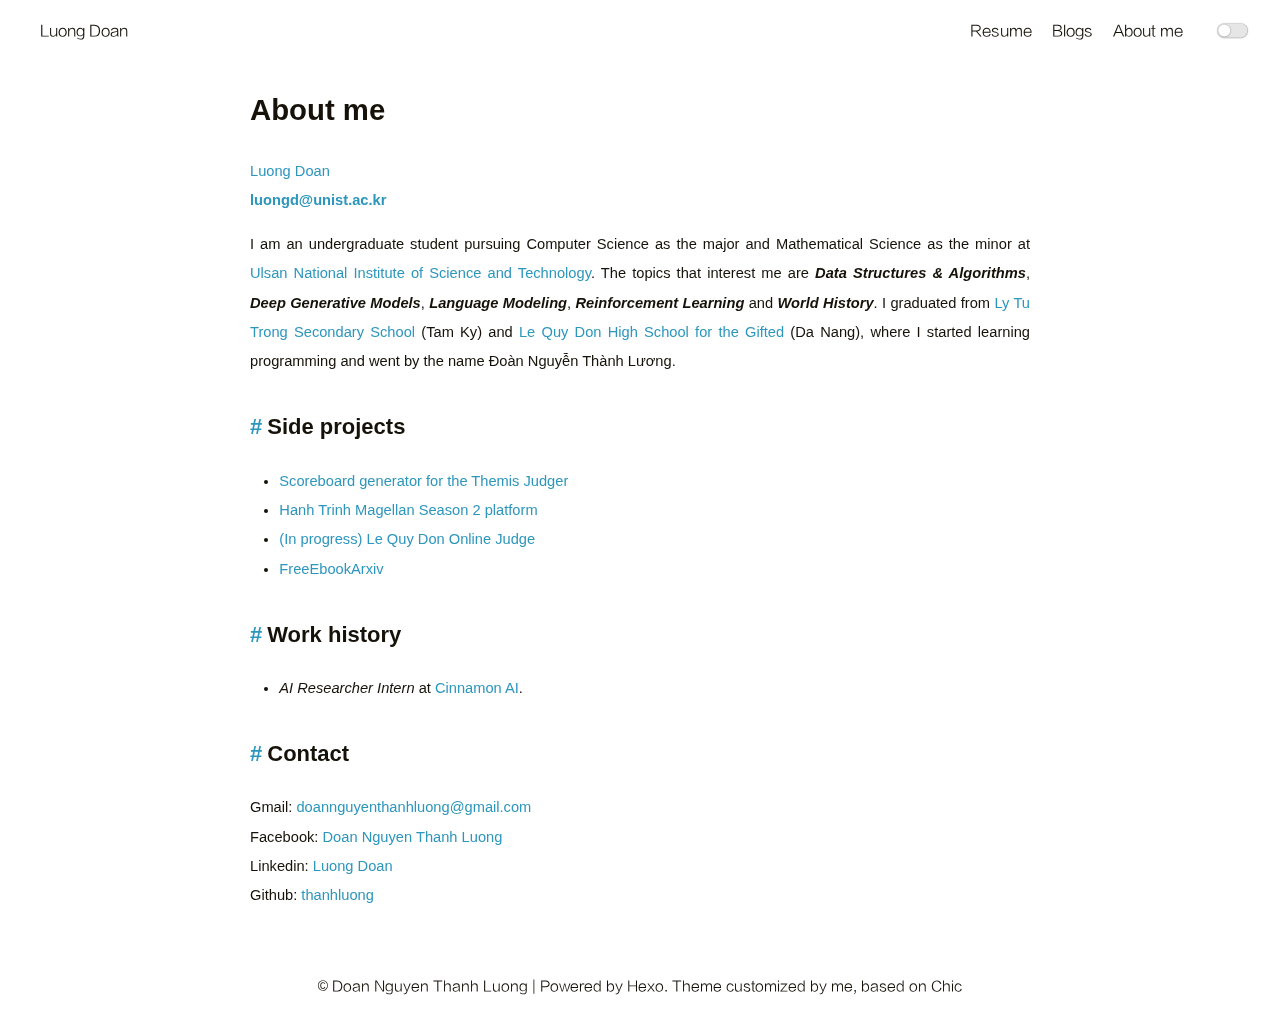
==== commit 519045e4: "Site updated: 2020-02-25 15:23:40" ====
--- a/about/index.html
+++ b/about/index.html
@@ -111,6 +111,7 @@
 <h2 id="Side-projects"><a href="#Side-projects" class="headerlink" title="Side projects"></a>Side projects</h2><ul>
 <li><a href="https://github.com/thanhluong/ThemisRanking" target="_blank" rel="noopener">Scoreboard generator for the Themis Judger</a></li>
 <li><a href="https://github.com/dletk/HTM_Season2" target="_blank" rel="noopener">Hanh Trinh Magellan Season 2 platform</a></li>
+<li><a href="https://github.com/LQDJudge" target="_blank" rel="noopener">(In progress) Le Quy Don Online Judge</a></li>
 <li><a href="/bookarxiv">FreeEbookArxiv</a></li>
 </ul>
 <h2 id="Work-history"><a href="#Work-history" class="headerlink" title="Work history"></a>Work history</h2><ul>
